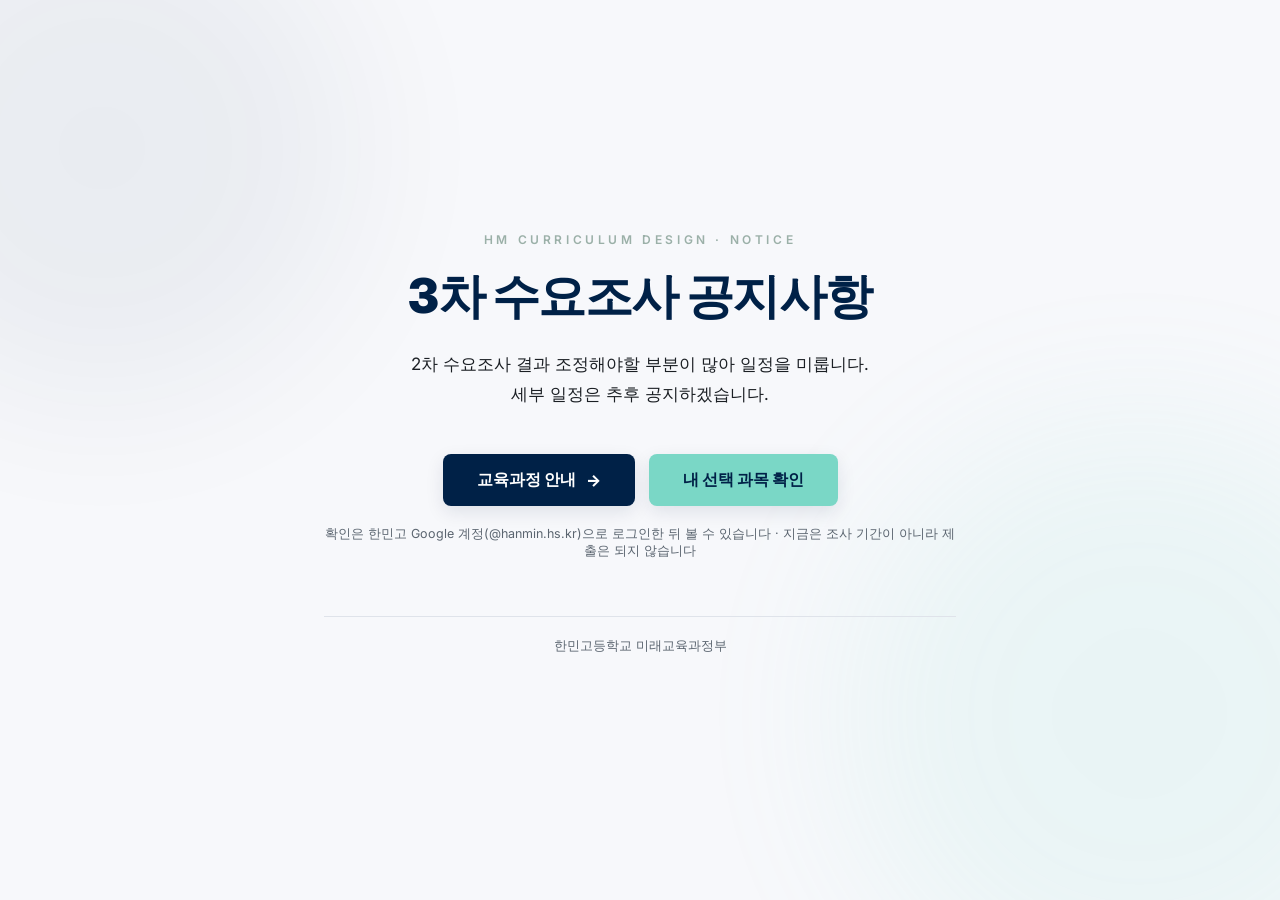
==== index.html @ 5c28038c "공지 첫 화면: 위아래 어두운 띠를 없앤다 — 밝은 판이 화면을 가득 채운다" ====
<!doctype html>
<html lang="ko">
<head>
<meta charset="utf-8">
<meta name="viewport" content="width=device-width,initial-scale=1">
<title>3차 수요조사 공지사항 — 한민고등학교 교육과정</title>
<meta name="description" content="2차 수요조사 결과 조정해야할 부분이 많아 3차 조사 일정을 미룹니다. 세부 일정은 추후 공지합니다.">
<link rel="preconnect" href="https://fonts.googleapis.com">
<link rel="preconnect" href="https://fonts.gstatic.com" crossorigin>
<link href="https://fonts.googleapis.com/css2?family=Inter:wght@400;500;600;800;900&display=swap" rel="stylesheet">
<style>
  :root{
    --navy:#002147; --mint:#7ad7c6; --surface:#f7f8fb;
    --text:#1b1f24; --muted:#5b6570; --line:#dfe3ea;
  }
  *{box-sizing:border-box}
  html,body{margin:0;padding:0}
  body{
    min-height:100vh; background:var(--surface); color:var(--text);
    font-family:Inter,'Pretendard','Apple SD Gothic Neo','Malgun Gothic',system-ui,sans-serif;
    -webkit-font-smoothing:antialiased; overflow-x:hidden;
  }
  /* 화면을 가득 채운다 — 예전에는 위아래 44px 여백 밖으로 어두운 바탕이 띠처럼 보였다. */
  .stage{
    position:relative; overflow:hidden; background:var(--surface);
    min-height:100vh;
    display:flex; align-items:center; justify-content:center;
  }
  /* 커버 슬라이드의 배경 장식 */
  .stage::before,.stage::after{
    content:""; position:absolute; border-radius:50%; filter:blur(80px); pointer-events:none;
  }
  .stage::before{top:-12%;left:-12%;width:40vw;height:40vw;background:var(--navy);opacity:.05}
  .stage::after{bottom:-12%;right:-12%;width:46vw;height:46vw;background:var(--mint);opacity:.10}
  main{position:relative;z-index:1;max-width:680px;padding:64px 24px;text-align:center}
  .overline{
    display:block;font-size:12px;font-weight:600;letter-spacing:.3em;
    text-transform:uppercase;color:#9bb0a8;margin-bottom:20px;
  }
  h1{
    font-size:clamp(30px,6vw,48px);font-weight:900;letter-spacing:-.03em;
    line-height:1.2;color:var(--navy);margin:0 0 24px;text-wrap:balance;
  }
  .lead{font-size:17px;line-height:1.8;color:var(--text);margin:0 auto;max-width:34em}
  .actions{display:flex;flex-wrap:wrap;gap:14px;justify-content:center;margin-top:44px}
  .btn{
    display:inline-flex;align-items:center;gap:10px;padding:15px 34px;border-radius:8px;
    font-size:16px;font-weight:800;text-decoration:none;
    box-shadow:0 6px 18px rgba(0,33,71,.10);transition:opacity .15s,background .15s;
  }
  .btn-primary{background:var(--navy);color:#fff}
  .btn-primary:hover{opacity:.9}
  .btn-mint{background:var(--mint);color:var(--navy)}
  .btn-mint:hover{background:#fff}
  .foot{margin-top:20px;font-size:12.5px;color:var(--muted)}
  .sig{margin-top:56px;padding-top:20px;border-top:1px solid var(--line);font-size:13px;color:var(--muted)}
  @media (prefers-color-scheme:dark){
    :root{--surface:#0f1419;--text:#e8eaed;--muted:#9aa4b0;--line:#2a3138}
    h1{color:#cfe9e2}
    .stage::before{background:#cfe9e2;opacity:.04}
    .btn-primary{background:#1b3a5c}
    .btn-mint{color:#0f1419}
    .btn-mint:hover{background:#a9e6da}
  }
</style>
</head>
<body>
<div class="stage">
<main>
  <span class="overline">HM Curriculum Design · Notice</span>
  <h1>3차 수요조사 공지사항</h1>
  <p class="lead">
    2차 수요조사 결과 조정해야할 부분이 많아 일정을 미룹니다.<br>
    세부 일정은 추후 공지하겠습니다.
  </p>
  <div class="actions">
    <a class="btn btn-primary" href="./slides.html">교육과정 안내 <span aria-hidden="true">→</span></a>
    <a class="btn btn-mint" href="./app/#login">내 선택 과목 확인</a>
  </div>
  <p class="foot">확인은 한민고 Google 계정(@hanmin.hs.kr)으로 로그인한 뒤 볼 수 있습니다 · 지금은 조사 기간이 아니라 제출은 되지 않습니다</p>
  <p class="sig">한민고등학교 미래교육과정부</p>
</main>
</div>
</body>
</html>
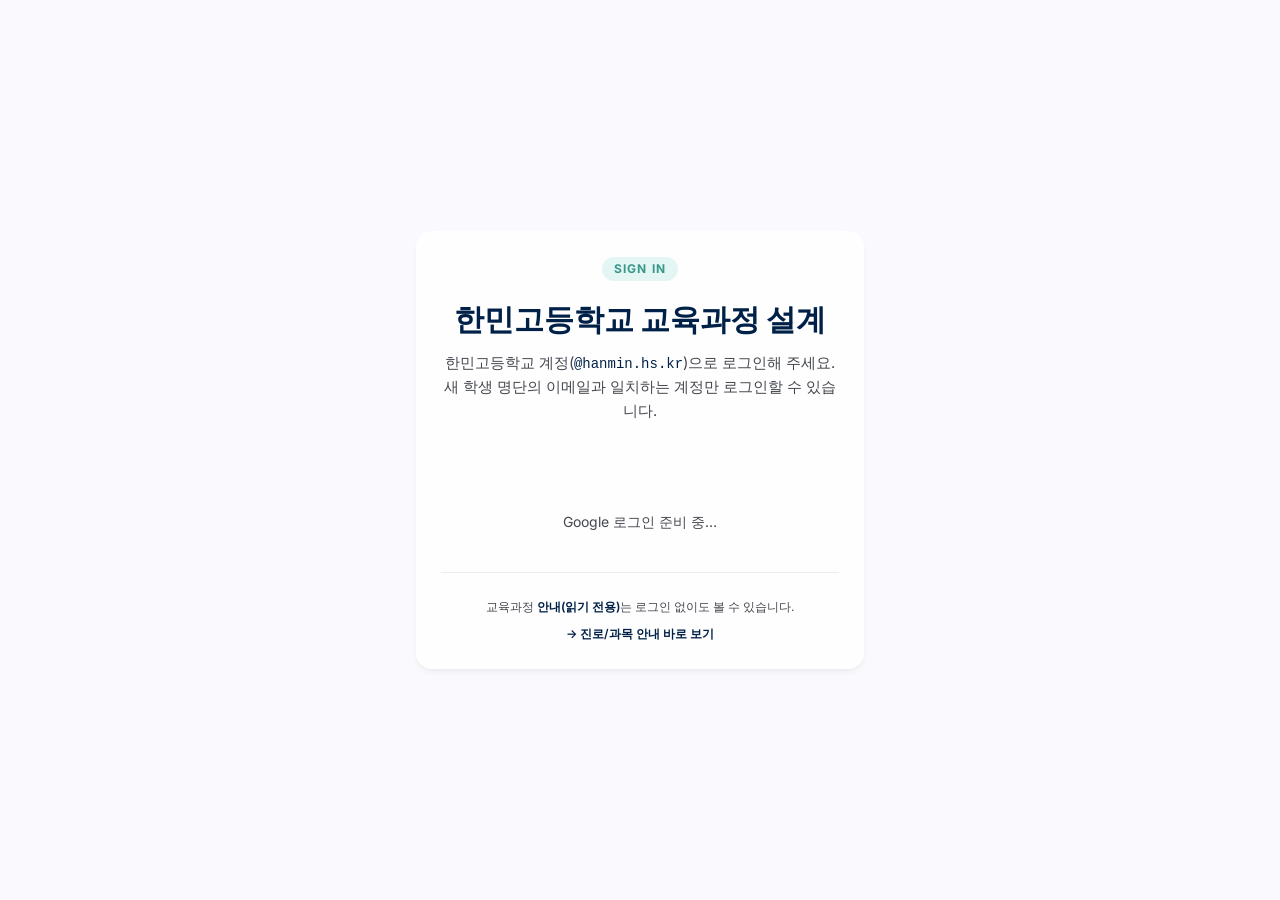
==== commit ec9dd78c: "3차 조사 준비 — 폐강·과목 오픈 요청·관리자 페이지 학생 앱 - 다른 진로 과목 보기 — 내 진로에서 막힌 과목을 접이식 칸에 따로 모아 보여주고,   거기서 «열어 달라»고 " ====
--- a/index.html
+++ b/index.html
@@ -1,85 +1,5 @@
 <!doctype html>
-<html lang="ko">
-<head>
-<meta charset="utf-8">
-<meta name="viewport" content="width=device-width,initial-scale=1">
-<title>3차 수요조사 공지사항 — 한민고등학교 교육과정</title>
-<meta name="description" content="2차 수요조사 결과 조정해야할 부분이 많아 3차 조사 일정을 미룹니다. 세부 일정은 추후 공지합니다.">
-<link rel="preconnect" href="https://fonts.googleapis.com">
-<link rel="preconnect" href="https://fonts.gstatic.com" crossorigin>
-<link href="https://fonts.googleapis.com/css2?family=Inter:wght@400;500;600;800;900&display=swap" rel="stylesheet">
-<style>
-  :root{
-    --navy:#002147; --mint:#7ad7c6; --surface:#f7f8fb;
-    --text:#1b1f24; --muted:#5b6570; --line:#dfe3ea;
-  }
-  *{box-sizing:border-box}
-  html,body{margin:0;padding:0}
-  body{
-    min-height:100vh; background:var(--surface); color:var(--text);
-    font-family:Inter,'Pretendard','Apple SD Gothic Neo','Malgun Gothic',system-ui,sans-serif;
-    -webkit-font-smoothing:antialiased; overflow-x:hidden;
-  }
-  /* 화면을 가득 채운다 — 예전에는 위아래 44px 여백 밖으로 어두운 바탕이 띠처럼 보였다. */
-  .stage{
-    position:relative; overflow:hidden; background:var(--surface);
-    min-height:100vh;
-    display:flex; align-items:center; justify-content:center;
-  }
-  /* 커버 슬라이드의 배경 장식 */
-  .stage::before,.stage::after{
-    content:""; position:absolute; border-radius:50%; filter:blur(80px); pointer-events:none;
-  }
-  .stage::before{top:-12%;left:-12%;width:40vw;height:40vw;background:var(--navy);opacity:.05}
-  .stage::after{bottom:-12%;right:-12%;width:46vw;height:46vw;background:var(--mint);opacity:.10}
-  main{position:relative;z-index:1;max-width:680px;padding:64px 24px;text-align:center}
-  .overline{
-    display:block;font-size:12px;font-weight:600;letter-spacing:.3em;
-    text-transform:uppercase;color:#9bb0a8;margin-bottom:20px;
-  }
-  h1{
-    font-size:clamp(30px,6vw,48px);font-weight:900;letter-spacing:-.03em;
-    line-height:1.2;color:var(--navy);margin:0 0 24px;text-wrap:balance;
-  }
-  .lead{font-size:17px;line-height:1.8;color:var(--text);margin:0 auto;max-width:34em}
-  .actions{display:flex;flex-wrap:wrap;gap:14px;justify-content:center;margin-top:44px}
-  .btn{
-    display:inline-flex;align-items:center;gap:10px;padding:15px 34px;border-radius:8px;
-    font-size:16px;font-weight:800;text-decoration:none;
-    box-shadow:0 6px 18px rgba(0,33,71,.10);transition:opacity .15s,background .15s;
-  }
-  .btn-primary{background:var(--navy);color:#fff}
-  .btn-primary:hover{opacity:.9}
-  .btn-mint{background:var(--mint);color:var(--navy)}
-  .btn-mint:hover{background:#fff}
-  .foot{margin-top:20px;font-size:12.5px;color:var(--muted)}
-  .sig{margin-top:56px;padding-top:20px;border-top:1px solid var(--line);font-size:13px;color:var(--muted)}
-  @media (prefers-color-scheme:dark){
-    :root{--surface:#0f1419;--text:#e8eaed;--muted:#9aa4b0;--line:#2a3138}
-    h1{color:#cfe9e2}
-    .stage::before{background:#cfe9e2;opacity:.04}
-    .btn-primary{background:#1b3a5c}
-    .btn-mint{color:#0f1419}
-    .btn-mint:hover{background:#a9e6da}
-  }
-</style>
-</head>
-<body>
-<div class="stage">
-<main>
-  <span class="overline">HM Curriculum Design · Notice</span>
-  <h1>3차 수요조사 공지사항</h1>
-  <p class="lead">
-    2차 수요조사 결과 조정해야할 부분이 많아 일정을 미룹니다.<br>
-    세부 일정은 추후 공지하겠습니다.
-  </p>
-  <div class="actions">
-    <a class="btn btn-primary" href="./slides.html">교육과정 안내 <span aria-hidden="true">→</span></a>
-    <a class="btn btn-mint" href="./app/#login">내 선택 과목 확인</a>
-  </div>
-  <p class="foot">확인은 한민고 Google 계정(@hanmin.hs.kr)으로 로그인한 뒤 볼 수 있습니다 · 지금은 조사 기간이 아니라 제출은 되지 않습니다</p>
-  <p class="sig">한민고등학교 미래교육과정부</p>
-</main>
-</div>
-</body>
-</html>
+<html lang="ko"><head><meta charset="utf-8"><meta name="viewport" content="width=device-width,initial-scale=1">
+<title>한민고등학교 교육과정 설계</title><meta http-equiv="refresh" content="0;url=./app/">
+<script>(function(){var u=new URL("./app/",window.location.href);if(window.location.search)u.search=window.location.search;if(window.location.hash)u.hash=window.location.hash;window.location.replace(u.href)})()</script></head>
+<body><p>이동 중입니다… <a href="./app/">자동으로 이동하지 않으면 여기를 누르세요.</a></p></body></html>
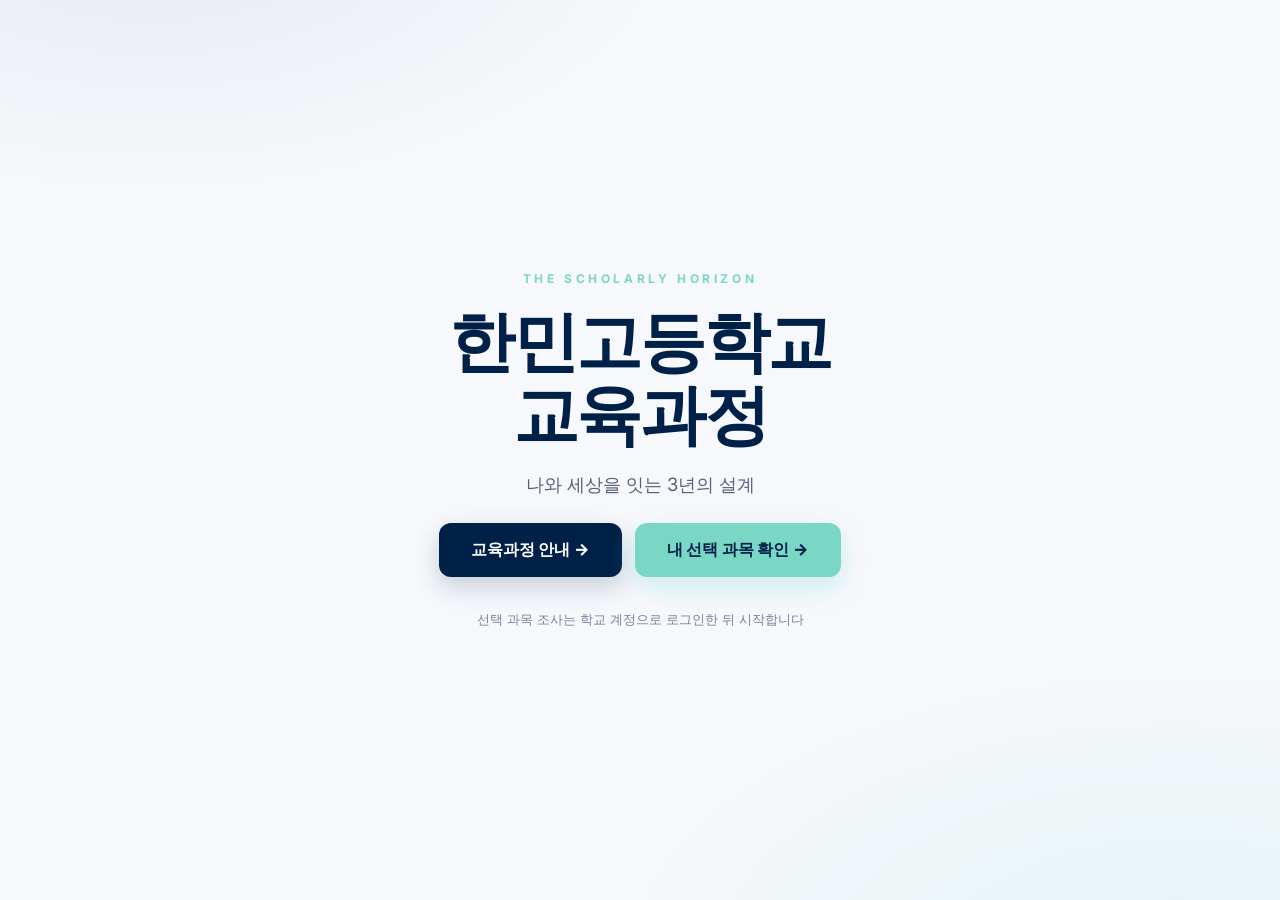
==== commit b4476371: "feat(site): 뿌리를 표지로 — 튕기기만 하던 자리 1차 조사 때는 세부 안내 없이 이 표지에서 설명회 슬라이드로 들어갔고, 슬라이드 자체가 안내문이었다. 그 자리를 되살린" ====
--- a/index.html
+++ b/index.html
@@ -1,5 +1,121 @@
 <!doctype html>
-<html lang="ko"><head><meta charset="utf-8"><meta name="viewport" content="width=device-width,initial-scale=1">
-<title>한민고등학교 교육과정 설계</title><meta http-equiv="refresh" content="0;url=./app/">
-<script>(function(){var u=new URL("./app/",window.location.href);if(window.location.search)u.search=window.location.search;if(window.location.hash)u.hash=window.location.hash;window.location.replace(u.href)})()</script></head>
-<body><p>이동 중입니다… <a href="./app/">자동으로 이동하지 않으면 여기를 누르세요.</a></p></body></html>
+<html lang="ko">
+<head>
+<meta charset="utf-8">
+<meta name="viewport" content="width=device-width, initial-scale=1">
+<title>한민고등학교 교육과정</title>
+<meta name="description" content="한민고등학교 교육과정 — 설명회 자료와 선택 과목 조사">
+<link rel="preconnect" href="https://fonts.googleapis.com">
+<link rel="preconnect" href="https://fonts.gstatic.com" crossorigin>
+<link href="https://fonts.googleapis.com/css2?family=Inter:wght@400;600;700;900&display=swap" rel="stylesheet">
+<style>
+  :root {
+    --navy: #002147; --mint: #7ad7c6; --ink: #1a1c1e; --muted: #55607a;
+    --faint: #78829a; --line: #e3e8ef; --surface: #f7f8fc;
+  }
+  * { box-sizing: border-box; }
+  body {
+    margin: 0; min-height: 100vh; display: flex; align-items: center; justify-content: center;
+    padding: 2rem 1.25rem;
+    font-family: Inter, 'Noto Sans KR', -apple-system, BlinkMacSystemFont, 'Malgun Gothic', sans-serif;
+    color: var(--ink);
+    background:
+      radial-gradient(48rem 26rem at 12% -6rem, rgba(0, 33, 71, .07), transparent 70%),
+      radial-gradient(52rem 28rem at 92% 108%, rgba(122, 215, 198, .16), transparent 70%),
+      var(--surface);
+  }
+  .cover { width: 100%; max-width: 46rem; text-align: center; }
+  .cover__eyebrow {
+    display: block; font-size: 12px; font-weight: 700; letter-spacing: .3em;
+    text-transform: uppercase; color: var(--mint); margin-bottom: 1.15rem;
+  }
+  .cover__title {
+    margin: 0 0 1.1rem; font-weight: 900; letter-spacing: -.035em; line-height: 1.12;
+    font-size: clamp(2.3rem, 8vw, 4.1rem); color: var(--navy);
+  }
+  .cover__lead {
+    margin: 0 auto 1.4rem; max-width: 34rem; line-height: 1.7;
+    font-size: clamp(1rem, 2.4vw, 1.15rem); color: var(--muted);
+  }
+  /* 지금 조사를 받는지 — 서버에서 읽어 채운다. 못 읽으면 자리를 비워 둔다. */
+  .cover__state {
+    display: none; margin: 0 auto 2.4rem;
+    padding: .35rem .95rem; border-radius: 999px;
+    font-size: 13.5px; font-weight: 700;
+    background: #e7ebf2; color: var(--muted);
+  }
+  .cover__state.is-on { display: inline-block; }
+  .cover__state.is-open { background: rgba(16, 122, 92, .1); color: #0d7a5c; }
+  .cover__actions { display: flex; gap: .8rem; justify-content: center; flex-wrap: wrap; }
+  .cover__btn {
+    display: inline-flex; align-items: center; justify-content: center; gap: .5rem;
+    padding: 1rem 2rem; border-radius: 12px; text-decoration: none;
+    font-size: 1.02rem; font-weight: 800; letter-spacing: -.01em;
+    transition: opacity .15s, background-color .15s, transform .15s;
+  }
+  .cover__btn:hover { transform: translateY(-1px); }
+  .cover__btn--guide { background: var(--navy); color: #fff; box-shadow: 0 10px 26px rgba(0, 33, 71, .2); }
+  .cover__btn--guide:hover { background: #12325c; }
+  .cover__btn--app { background: var(--mint); color: var(--navy); box-shadow: 0 10px 26px rgba(122, 215, 198, .34); }
+  .cover__btn--app:hover { background: #8ee2d3; }
+  .cover__foot { margin: 2.2rem 0 0; font-size: 12.5px; color: var(--faint); }
+  @media (max-width: 560px) {
+    .cover__btn { width: 100%; }
+    .cover__actions { gap: .65rem; }
+  }
+</style>
+</head>
+<body>
+<main class="cover">
+  <span class="cover__eyebrow">The Scholarly Horizon</span>
+  <h1 class="cover__title">한민고등학교<br>교육과정</h1>
+  <p class="cover__lead">나와 세상을 잇는 3년의 설계</p>
+  <p class="cover__state" id="state"></p>
+  <div class="cover__actions">
+    <a class="cover__btn cover__btn--guide" href="./slides.html#1">교육과정 안내 →</a>
+    <a class="cover__btn cover__btn--app" id="app-link" href="./app/">내 선택 과목 확인 →</a>
+  </div>
+  <p class="cover__foot">선택 과목 조사는 학교 계정으로 로그인한 뒤 시작합니다</p>
+</main>
+<script>
+/*
+ * 조사를 지금 받는지 서버에서 읽어 단추 문구를 맞춘다.
+ *
+ * 기간 밖에는 «내 선택 과목 확인» 이 맞지만, 기간 안에는 «3차 과목 선택하기» 라고
+ * 적어야 학생이 여기가 조사 자리인 줄 안다. 못 읽으면 종전 문구를 그대로 둔다 —
+ * 표지는 조사와 무관하게도 열리는 자리라 여기서 막히면 안 된다(2026-09-16).
+ */
+(function () {
+  var SUBMIT_URL = 'https://script.google.com/macros/s/AKfycbx8r66SmJkTOjgxF-n_LTgd833ZQhqQW1hynjpDg6xsfDWgf9mM6x5u_3fCkEn3HL6f/exec';
+  if (!/^https:\/\//.test(SUBMIT_URL)) return;
+  fetch(SUBMIT_URL + '?schedule=1', { cache: 'no-store' })
+    .then(function (r) { return r.json(); })
+    .then(function (d) {
+      if (!d || !d.ok) return;
+      var state = document.getElementById('state');
+      var link = document.getElementById('app-link');
+      if (d.finalized) {
+        state.textContent = '조사가 끝났습니다 — 확인서는 계속 출력할 수 있습니다';
+        state.className = 'cover__state is-on';
+        return;
+      }
+      if (d.currentRound) {
+        state.textContent = '지금 ' + d.currentRound + '차 조사를 받고 있습니다';
+        state.className = 'cover__state is-on is-open';
+        link.textContent = d.currentRound + '차 과목 선택하기 →';
+        return;
+      }
+      var next = d.schedule && d.schedule['round' + (d.finalRound || 1)];
+      if (next && next.start) {
+        var s = new Date(next.start);
+        if (!isNaN(s.getTime())) {
+          state.textContent = (s.getMonth() + 1) + '월 ' + s.getDate() + '일부터 조사를 받습니다';
+          state.className = 'cover__state is-on';
+        }
+      }
+    })
+    .catch(function () { /* 표지는 조사와 무관하게도 열린다 */ });
+})();
+</script>
+</body>
+</html>
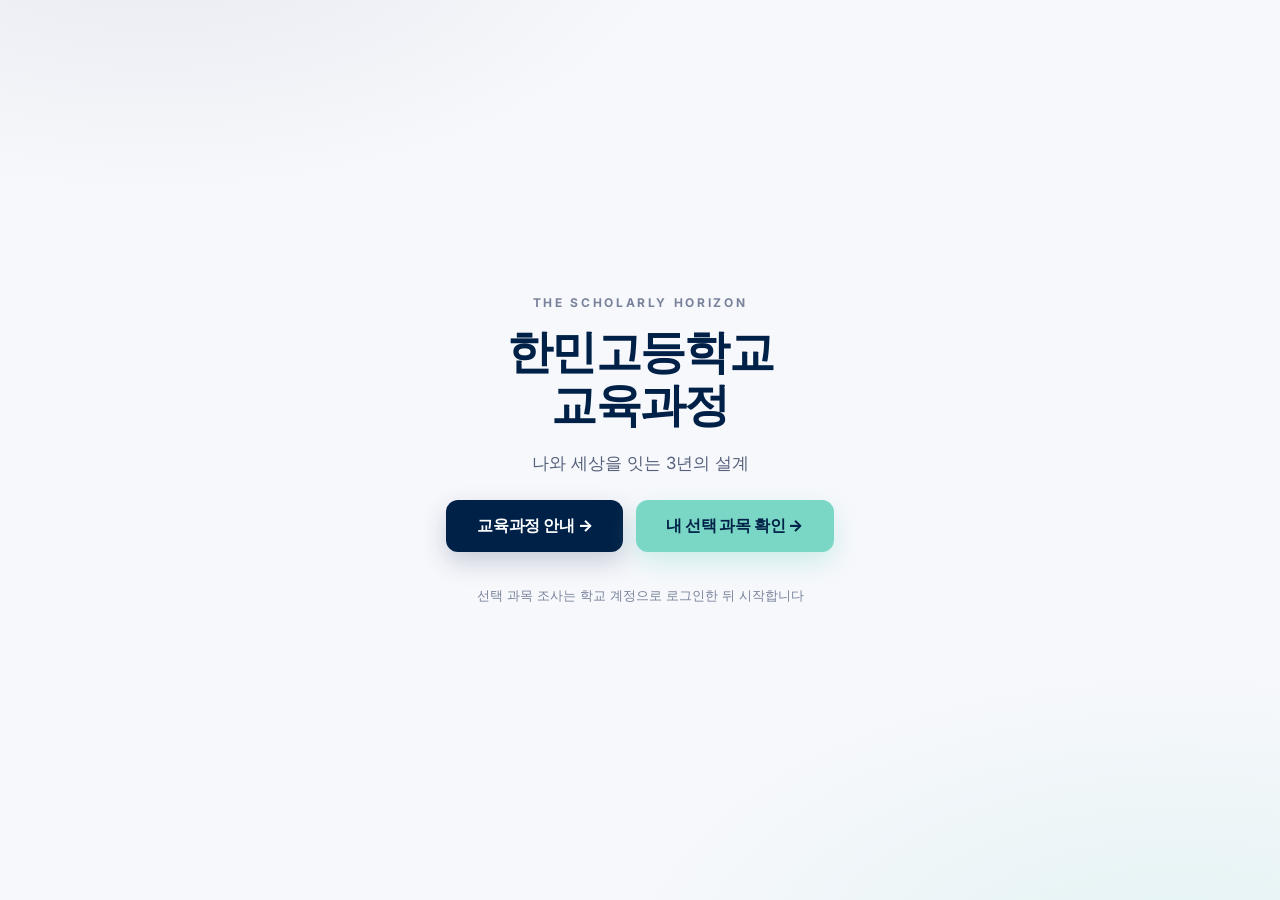
==== commit 3f9a9a05: "fix(site): 표지 글자 크기를 앱과 맞추고 «조사» 를 «과목 선택» 으로 같은 사이트인데 표지에서 앱으로 넘어가면 제목이 65px 에서 46px 로 줄어 다른 곳처럼 보였" ====
--- a/index.html
+++ b/index.html
@@ -26,16 +26,17 @@
   }
   .cover { width: 100%; max-width: 46rem; text-align: center; }
   .cover__eyebrow {
-    display: block; font-size: 12px; font-weight: 700; letter-spacing: .3em;
-    text-transform: uppercase; color: var(--mint); margin-bottom: 1.15rem;
+    display: block; font-size: 12px; font-weight: 700; letter-spacing: .22em;
+    text-transform: uppercase; color: var(--faint); margin-bottom: .9rem;
   }
+  /* 크기는 앱 첫 화면과 맞춘다 — 같은 사이트인데 글자만 커지면 다른 곳처럼 보인다. */
   .cover__title {
-    margin: 0 0 1.1rem; font-weight: 900; letter-spacing: -.035em; line-height: 1.12;
-    font-size: clamp(2.3rem, 8vw, 4.1rem); color: var(--navy);
+    margin: 0 0 1.1rem; font-weight: 900; letter-spacing: -.035em; line-height: 1.15;
+    font-size: clamp(1.9rem, 6vw, 2.9rem); color: var(--navy);
   }
   .cover__lead {
     margin: 0 auto 1.4rem; max-width: 34rem; line-height: 1.7;
-    font-size: clamp(1rem, 2.4vw, 1.15rem); color: var(--muted);
+    font-size: 1.05rem; color: var(--muted);
   }
   /* 지금 조사를 받는지 — 서버에서 읽어 채운다. 못 읽으면 자리를 비워 둔다. */
   .cover__state {
@@ -49,8 +50,8 @@
   .cover__actions { display: flex; gap: .8rem; justify-content: center; flex-wrap: wrap; }
   .cover__btn {
     display: inline-flex; align-items: center; justify-content: center; gap: .5rem;
-    padding: 1rem 2rem; border-radius: 12px; text-decoration: none;
-    font-size: 1.02rem; font-weight: 800; letter-spacing: -.01em;
+    padding: .95rem 1.9rem; border-radius: 12px; text-decoration: none;
+    font-size: 1rem; font-weight: 800; letter-spacing: -.01em;
     transition: opacity .15s, background-color .15s, transform .15s;
   }
   .cover__btn:hover { transform: translateY(-1px); }
@@ -95,12 +96,12 @@
       var state = document.getElementById('state');
       var link = document.getElementById('app-link');
       if (d.finalized) {
-        state.textContent = '조사가 끝났습니다 — 확인서는 계속 출력할 수 있습니다';
+        state.textContent = '과목 선택이 끝났습니다 — 확인서는 계속 출력할 수 있습니다';
         state.className = 'cover__state is-on';
         return;
       }
       if (d.currentRound) {
-        state.textContent = '지금 ' + d.currentRound + '차 조사를 받고 있습니다';
+        state.textContent = '지금 ' + d.currentRound + '차 과목을 선택하고 있습니다';
         state.className = 'cover__state is-on is-open';
         link.textContent = d.currentRound + '차 과목 선택하기 →';
         return;
@@ -109,7 +110,7 @@
       if (next && next.start) {
         var s = new Date(next.start);
         if (!isNaN(s.getTime())) {
-          state.textContent = (s.getMonth() + 1) + '월 ' + s.getDate() + '일부터 조사를 받습니다';
+          state.textContent = (s.getMonth() + 1) + '월 ' + s.getDate() + '일부터 과목을 선택합니다';
           state.className = 'cover__state is-on';
         }
       }
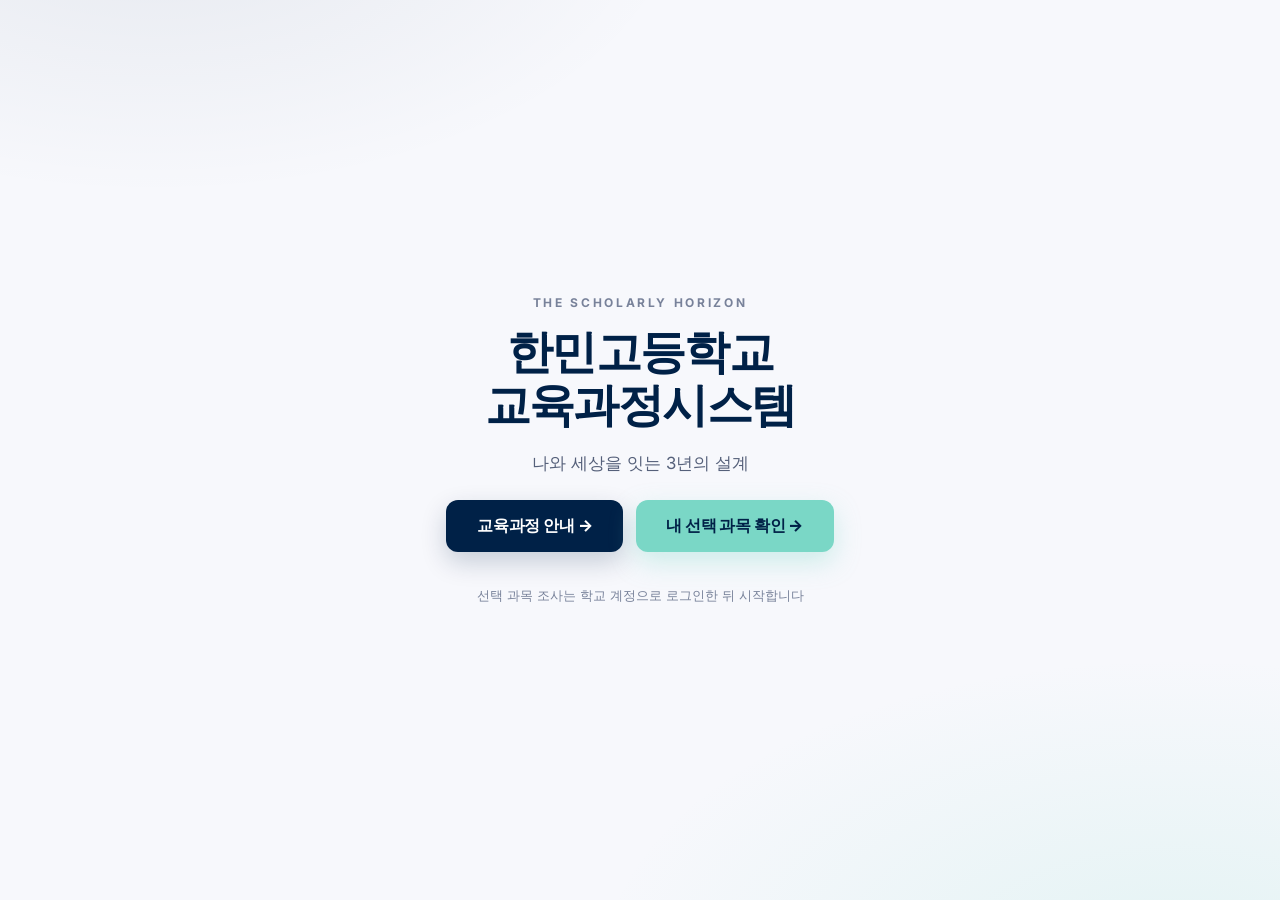
==== commit c2f3f631: "fix(site): 표지 제목은 «교육과정시스템» 1차 때 쓰던 이름 그대로다. 옮겨 오면서 «시스템» 을 흘렸다.  Co-Authored-By: Claude Opus 5 <nor" ====
--- a/index.html
+++ b/index.html
@@ -3,7 +3,7 @@
 <head>
 <meta charset="utf-8">
 <meta name="viewport" content="width=device-width, initial-scale=1">
-<title>한민고등학교 교육과정</title>
+<title>한민고등학교 교육과정시스템</title>
 <meta name="description" content="한민고등학교 교육과정 — 설명회 자료와 선택 과목 조사">
 <link rel="preconnect" href="https://fonts.googleapis.com">
 <link rel="preconnect" href="https://fonts.gstatic.com" crossorigin>
@@ -69,7 +69,7 @@
 <body>
 <main class="cover">
   <span class="cover__eyebrow">The Scholarly Horizon</span>
-  <h1 class="cover__title">한민고등학교<br>교육과정</h1>
+  <h1 class="cover__title">한민고등학교<br>교육과정시스템</h1>
   <p class="cover__lead">나와 세상을 잇는 3년의 설계</p>
   <p class="cover__state" id="state"></p>
   <div class="cover__actions">
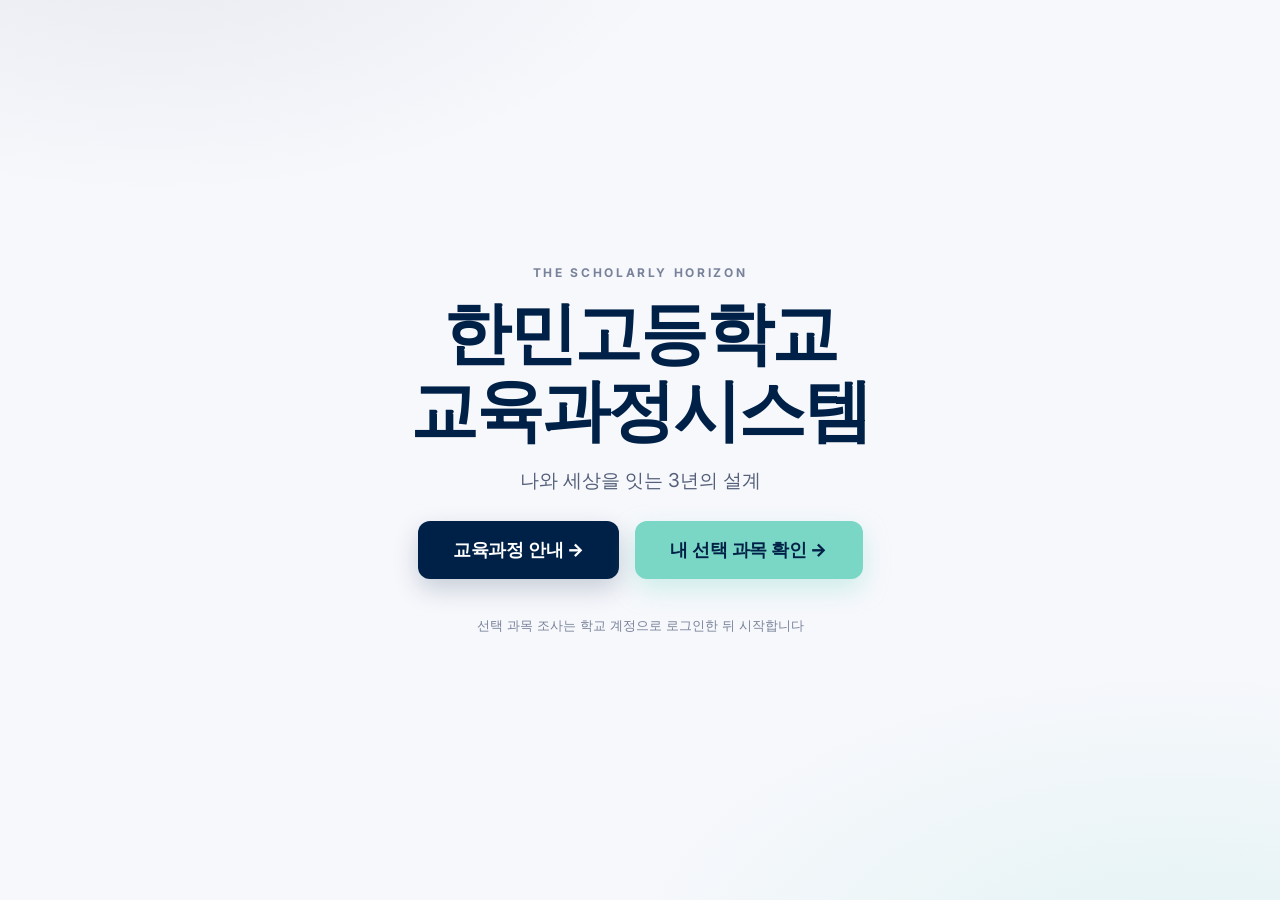
==== commit caab1a10: "fix(site): 표지 제목을 키운다 — 앱 크기에 맞췄더니 힘이 없었다 표지는 사이트의 얼굴이고 안내 화면은 읽는 자리라 역할이 다르다. 앱 첫 화면 크기 (46px)에 맞췄더" ====
--- a/index.html
+++ b/index.html
@@ -29,14 +29,18 @@
     display: block; font-size: 12px; font-weight: 700; letter-spacing: .22em;
     text-transform: uppercase; color: var(--faint); margin-bottom: .9rem;
   }
-  /* 크기는 앱 첫 화면과 맞춘다 — 같은 사이트인데 글자만 커지면 다른 곳처럼 보인다. */
+  /*
+   * 표지 제목은 크게 간다. 앱 첫 화면 크기(46px)에 맞췄더니 표지로서 힘이 없었다 —
+   * 여기는 사이트의 얼굴이고, 안내 화면은 읽는 자리라 역할이 다르다. 글씨체와 단추
+   * 크기는 그대로 맞춰 두어 한 사이트로 읽힌다(2026-09-16).
+   */
   .cover__title {
-    margin: 0 0 1.1rem; font-weight: 900; letter-spacing: -.035em; line-height: 1.15;
-    font-size: clamp(1.9rem, 6vw, 2.9rem); color: var(--navy);
+    margin: 0 0 1.1rem; font-weight: 900; letter-spacing: -.035em; line-height: 1.12;
+    font-size: clamp(2.5rem, 7.5vw, 4.25rem); color: var(--navy);
   }
   .cover__lead {
-    margin: 0 auto 1.4rem; max-width: 34rem; line-height: 1.7;
-    font-size: 1.05rem; color: var(--muted);
+    margin: 0 auto 1.5rem; max-width: 34rem; line-height: 1.7;
+    font-size: clamp(1.05rem, 2.2vw, 1.2rem); color: var(--muted);
   }
   /* 지금 조사를 받는지 — 서버에서 읽어 채운다. 못 읽으면 자리를 비워 둔다. */
   .cover__state {
@@ -47,11 +51,11 @@
   }
   .cover__state.is-on { display: inline-block; }
   .cover__state.is-open { background: rgba(16, 122, 92, .1); color: #0d7a5c; }
-  .cover__actions { display: flex; gap: .8rem; justify-content: center; flex-wrap: wrap; }
+  .cover__actions { display: flex; gap: 1rem; justify-content: center; flex-wrap: wrap; }
   .cover__btn {
     display: inline-flex; align-items: center; justify-content: center; gap: .5rem;
-    padding: .95rem 1.9rem; border-radius: 12px; text-decoration: none;
-    font-size: 1rem; font-weight: 800; letter-spacing: -.01em;
+    padding: 1.05rem 2.2rem; border-radius: 12px; text-decoration: none;
+    font-size: 1.12rem; font-weight: 800; letter-spacing: -.01em;
     transition: opacity .15s, background-color .15s, transform .15s;
   }
   .cover__btn:hover { transform: translateY(-1px); }
@@ -59,7 +63,7 @@
   .cover__btn--guide:hover { background: #12325c; }
   .cover__btn--app { background: var(--mint); color: var(--navy); box-shadow: 0 10px 26px rgba(122, 215, 198, .34); }
   .cover__btn--app:hover { background: #8ee2d3; }
-  .cover__foot { margin: 2.2rem 0 0; font-size: 12.5px; color: var(--faint); }
+  .cover__foot { margin: 2.4rem 0 0; font-size: 13px; color: var(--faint); }
   @media (max-width: 560px) {
     .cover__btn { width: 100%; }
     .cover__actions { gap: .65rem; }
